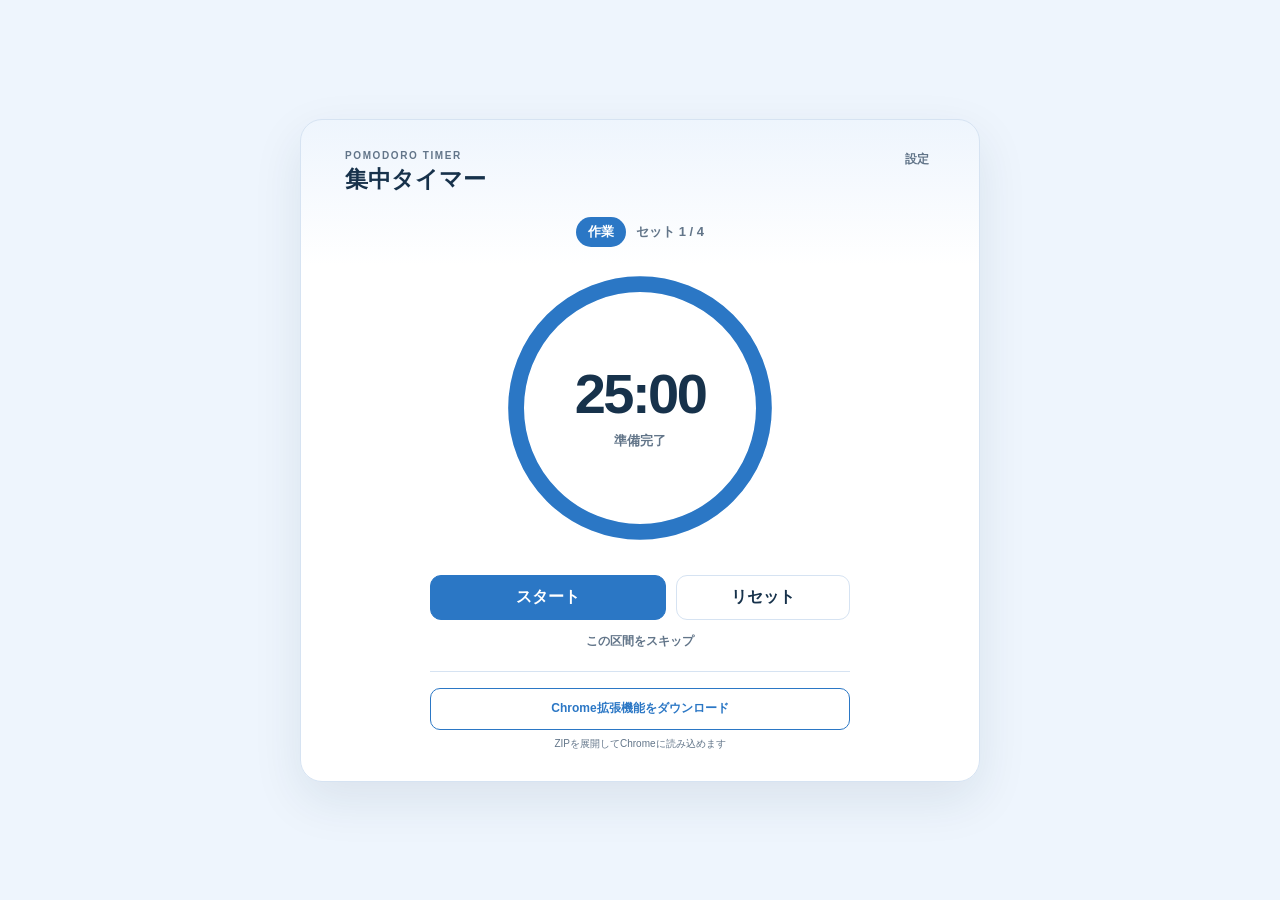
==== web-app/index.html @ 3c60bd2d "Initial Pomodoro extension and web app" ====
<!doctype html>
<html lang="ja">
<head>
  <meta charset="utf-8">
  <meta name="viewport" content="width=device-width,initial-scale=1">
  <meta name="theme-color" content="#2b77c5">
  <title>集中タイマー</title>
  <link rel="icon" href="icon.svg" type="image/svg+xml">
  <link rel="stylesheet" href="style.css">
</head>
<body>
  <main class="app">
    <header class="header">
      <div><p class="eyebrow">POMODORO TIMER</p><h1>集中タイマー</h1></div>
      <button id="settingsToggle" class="link-button" type="button">設定</button>
    </header>

    <section id="timerView">
      <div class="status-row"><span id="phaseLabel" class="phase-badge">作業</span><span id="setLabel">セット 1 / 4</span></div>
      <div class="timer-ring" aria-live="polite">
        <svg viewBox="0 0 220 220" aria-hidden="true">
          <circle class="ring-track" cx="110" cy="110" r="94"/>
          <circle id="ringProgress" class="ring-progress" cx="110" cy="110" r="94"/>
        </svg>
        <div class="timer-content"><div id="timeDisplay" class="time-display">25:00</div><div id="statusText">準備完了</div></div>
      </div>
      <div class="primary-actions">
        <button id="startPauseButton" class="primary-button" type="button">スタート</button>
        <button id="resetButton" class="secondary-button" type="button">リセット</button>
      </div>
      <button id="skipButton" class="link-button skip-button" type="button">この区間をスキップ</button>
    </section>

    <section id="settingsView" hidden>
      <div class="settings-heading"><h2>設定</h2><small>変更後はタイマーをリセット</small></div>
      <form id="settingsForm">
        <div class="setting-section">
          <strong>タイマー</strong>
          <div class="duration-grid">
            <label>作業<span><input id="workMinutes" type="number" min="1" max="180" required><small>分</small></span></label>
            <label>休憩<span><input id="breakMinutes" type="number" min="1" max="60" required><small>分</small></span></label>
            <label>セット<span><input id="totalSets" type="number" min="1" max="12" required><small>回</small></span></label>
          </div>
        </div>

        <div class="setting-section sound-settings">
          <strong>音</strong>
          <label class="setting-row">終了音<span><select id="alarmSound"><option value="classic">クラシック</option><option value="digital">デジタル</option><option value="gentle">ジェントル</option><option value="bell">ベル</option><option value="crystal">クリスタル</option></select><button id="testSound" type="button">試聴</button></span></label>
          <label class="setting-row">休憩音<span><select id="birdSound"><option value="uguisu">ウグイス</option><option value="robin">コマドリ</option><option value="tit">シジュウカラ</option><option value="cuckoo">カッコウ</option><option value="sparrow">スズメ</option></select><button id="testBird" type="button">試聴</button></span></label>
        </div>

        <div class="setting-section theme-row">
          <strong>テーマ</strong>
          <div class="palette" role="radiogroup" aria-label="テーマカラー">
            <label style="--color:#2b77c5" title="アルパインブルー"><input type="radio" name="theme" value="alpine"><span></span></label>
            <label style="--color:#2f7c5d" title="フォレストグリーン"><input type="radio" name="theme" value="forest"><span></span></label>
            <label style="--color:#d36c33" title="サンライズオレンジ"><input type="radio" name="theme" value="sunrise"><span></span></label>
            <label style="--color:#5c64d6" title="トワイライトインディゴ"><input type="radio" name="theme" value="twilight"><span></span></label>
            <label style="--color:#c45f88" title="サクラローズ"><input type="radio" name="theme" value="sakura"><span></span></label>
          </div>
        </div>

        <div class="setting-section toggles">
          <label>サウンド<input id="soundEnabled" type="checkbox"></label>
          <label>通知<input id="notificationsEnabled" type="checkbox"></label>
        </div>
        <button class="primary-button save-button" type="submit">保存</button>
      </form>
    </section>

    <footer class="download-area">
      <button id="downloadExtension" class="download-button" type="button">Chrome拡張機能をダウンロード</button>
      <small>ZIPを展開してChromeに読み込めます</small>
    </footer>
  </main>
  <script src="download.js"></script>
  <script src="app.js"></script>
</body>
</html>
---- web-app/style.css ----
:root{font-family:-apple-system,BlinkMacSystemFont,"Segoe UI","Noto Sans JP",sans-serif;color-scheme:light;--ink:#17324b;--muted:#627589;--surface:#fff;--soft:#eef5fd;--line:#d6e3f2;--accent:#2b77c5;--dark:#205f9d;--break:#3a9b78}*{box-sizing:border-box}body{min-height:100vh;margin:0;display:grid;place-items:center;color:var(--ink);background:var(--soft)}button,input,select{font:inherit}button{cursor:pointer}.app{width:min(360px,calc(100% - 28px));min-height:510px;margin:28px 0;padding:22px;border:1px solid var(--line);border-radius:22px;background:linear-gradient(180deg,var(--soft),var(--surface) 22%);box-shadow:0 18px 50px #17324b18}.header,.settings-heading,.setting-row,.theme-row,.toggles label{display:flex;align-items:center;justify-content:space-between}.header{align-items:flex-start;margin-bottom:22px}.eyebrow{margin:0 0 3px;color:var(--muted);font-size:10px;font-weight:700;letter-spacing:.16em}h1,h2,p{margin-top:0}h1{margin-bottom:0;font-size:23px}h2{margin:0;font-size:18px}.link-button{border:0;color:var(--muted);background:transparent;font-size:12px;font-weight:700}.status-row{display:flex;align-items:center;justify-content:center;gap:10px;margin-bottom:16px;color:var(--muted);font-size:13px;font-weight:650}.phase-badge{padding:6px 12px;border-radius:99px;color:#fff;background:var(--accent);font-weight:800}.phase-badge.break{background:var(--break)}.timer-ring{position:relative;width:250px;height:250px;margin:0 auto 22px}.timer-ring svg{width:100%;height:100%;transform:rotate(-90deg)}.ring-track,.ring-progress{fill:none;stroke-width:12}.ring-track{stroke:var(--soft)}.ring-progress{stroke:var(--accent);stroke-linecap:round;transition:stroke-dashoffset .25s linear}.ring-progress.break{stroke:var(--break)}.timer-content{position:absolute;inset:0;display:grid;place-content:center;text-align:center}.time-display{font-size:48px;font-variant-numeric:tabular-nums;font-weight:750;letter-spacing:-.045em;line-height:1}#statusText{margin-top:10px;color:var(--muted);font-size:13px;font-weight:600}.primary-actions{display:grid;grid-template-columns:1.35fr 1fr;gap:10px}.primary-button,.secondary-button{min-height:45px;border-radius:11px;font-weight:750}.primary-button{border:1px solid var(--accent);color:#fff;background:var(--accent)}.primary-button:hover{border-color:var(--dark);background:var(--dark)}.secondary-button{border:1px solid var(--line);color:var(--ink);background:#fff}.skip-button{display:block;margin:12px auto 0}.settings-heading{align-items:baseline;margin-bottom:12px}.settings-heading small{color:var(--muted);font-size:10px}.setting-section{padding:12px 0;border-bottom:1px solid var(--line);font-size:12px}.setting-section>strong{font-size:12px}.duration-grid{display:grid;grid-template-columns:repeat(3,1fr);gap:8px;margin-top:9px}.duration-grid label{display:grid;gap:5px;color:var(--muted);font-size:11px;font-weight:650}.duration-grid label>span{display:flex;align-items:center;min-height:36px;padding-right:8px;border:1px solid var(--line);border-radius:9px;background:#fff}.duration-grid input{width:100%;min-width:0;padding:0 4px 0 9px;border:0;outline:0;color:var(--ink);background:transparent;font-weight:700}.duration-grid small{font-size:10px}.setting-row{min-height:39px;font-weight:650}.setting-row>span{display:flex;gap:6px}.setting-row select{width:154px;min-height:34px;padding:0 8px;border:1px solid var(--line);border-radius:8px;color:var(--ink);background:#fff;font-size:12px}.setting-row button{min-height:34px;padding:0 9px;border:1px solid var(--line);border-radius:8px;color:var(--accent);background:#fff;font-size:11px;font-weight:750}.theme-row{min-height:64px}.palette{display:flex;gap:10px}.palette label{position:relative;display:grid;width:30px;height:30px;cursor:pointer;place-items:center}.palette input{position:absolute;width:1px;height:1px;opacity:0}.palette span{width:22px;height:22px;border:3px solid #fff;border-radius:50%;background:var(--color);box-shadow:0 0 0 1px var(--line)}.palette input:checked+span{transform:scale(1.12);box-shadow:0 0 0 2px #fff,0 0 0 4px var(--color)}.palette input:checked+span:after{display:block;color:#fff;content:"✓";font-size:12px;font-weight:900;line-height:16px;text-align:center}.toggles{display:grid;grid-template-columns:1fr 1fr;gap:26px}.toggles label{min-height:39px;font-weight:650}.toggles input{width:34px;height:19px;accent-color:var(--accent)}.save-button{width:100%;margin-top:14px}.download-area{margin-top:20px;padding-top:16px;border-top:1px solid var(--line);text-align:center}.download-button{width:100%;min-height:42px;border:1px solid var(--accent);border-radius:10px;color:var(--accent);background:#fff;font-size:12px;font-weight:750}.download-button:hover{color:#fff;background:var(--accent)}.download-area small{display:block;margin-top:7px;color:var(--muted);font-size:10px}@media(max-width:420px){body{place-items:start center}.app{margin:14px 0;border-radius:18px;box-shadow:none}}[hidden]{display:none!important}

/* Wide screens use the available space while mobile keeps the extension-like layout. */
@media (min-width: 640px) {
  .app { width: min(680px, calc(100% - 48px)); padding: 30px 44px; }
  .timer-ring { width: 290px; height: 290px; }
  .time-display { font-size: 56px; }
  .primary-actions, .download-area { max-width: 420px; margin-left: auto; margin-right: auto; }
  #settingsView { max-width: 560px; margin: 0 auto; }
}

.setting-section {
  margin-bottom: 10px;
  padding: 12px 14px;
  border: 1px solid var(--line);
  border-radius: 12px;
  background: #fff;
}

.save-button { margin-top: 2px; }
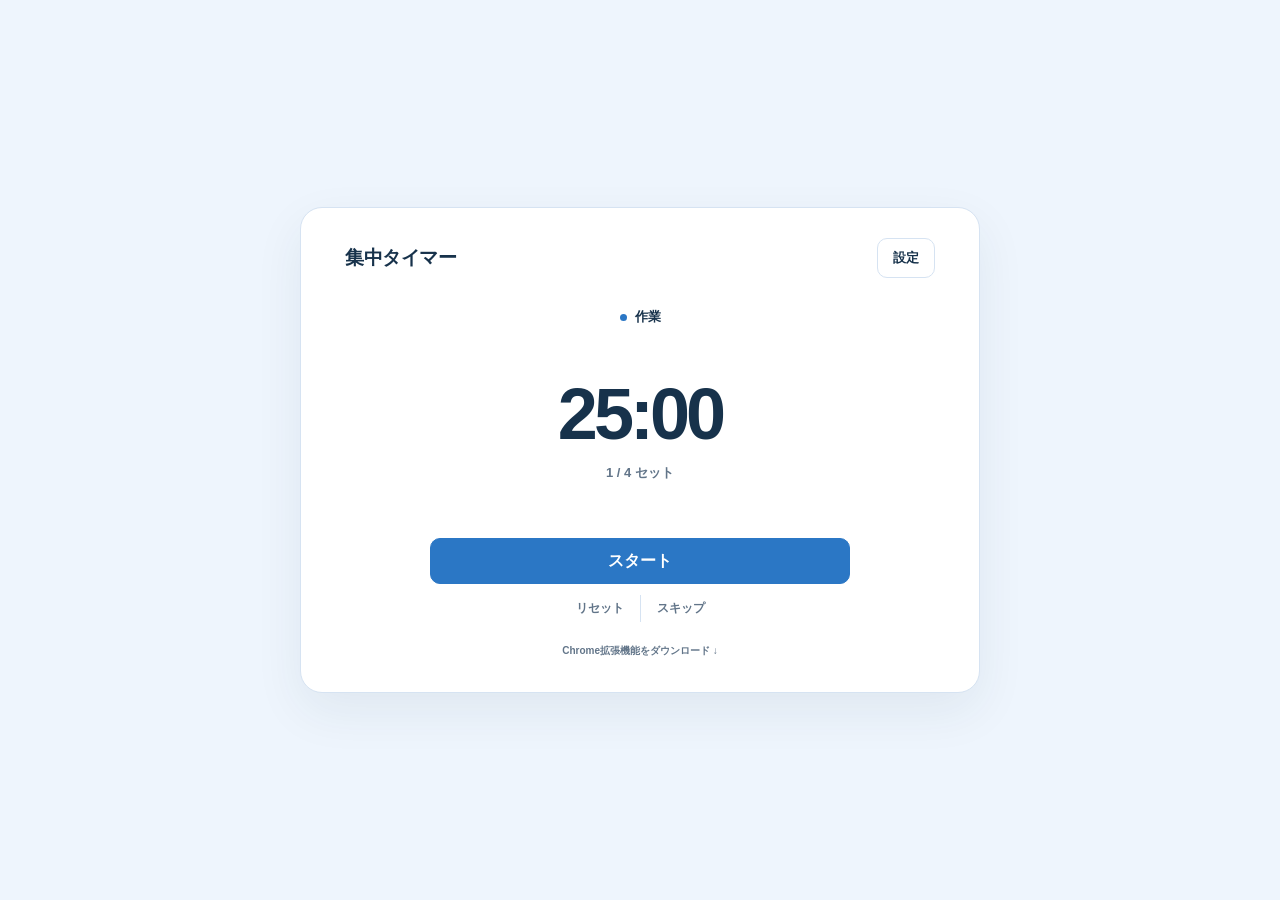
==== commit 7a658088: "Simplify timer UI and improve web settings" ====
--- a/web-app/index.html
+++ b/web-app/index.html
@@ -11,42 +11,38 @@
 <body>
   <main class="app">
     <header class="header">
-      <div><p class="eyebrow">POMODORO TIMER</p><h1>集中タイマー</h1></div>
+      <h1>集中タイマー</h1>
       <button id="settingsToggle" class="link-button" type="button">設定</button>
     </header>
 
     <section id="timerView">
-      <div class="status-row"><span id="phaseLabel" class="phase-badge">作業</span><span id="setLabel">セット 1 / 4</span></div>
-      <div class="timer-ring" aria-live="polite">
-        <svg viewBox="0 0 220 220" aria-hidden="true">
-          <circle class="ring-track" cx="110" cy="110" r="94"/>
-          <circle id="ringProgress" class="ring-progress" cx="110" cy="110" r="94"/>
-        </svg>
-        <div class="timer-content"><div id="timeDisplay" class="time-display">25:00</div><div id="statusText">準備完了</div></div>
+      <div class="phase-row"><span id="phaseLabel" class="phase-label">作業</span></div>
+      <div class="timer-block" aria-live="polite">
+        <div id="timeDisplay" class="time-display">25:00</div><div id="setLabel" class="set-label">1 / 4 セット</div>
       </div>
       <div class="primary-actions">
         <button id="startPauseButton" class="primary-button" type="button">スタート</button>
-        <button id="resetButton" class="secondary-button" type="button">リセット</button>
       </div>
-      <button id="skipButton" class="link-button skip-button" type="button">この区間をスキップ</button>
+      <div class="secondary-actions">
+        <button id="resetButton" class="link-button" type="button">リセット</button>
+        <button id="skipButton" class="link-button" type="button">スキップ</button>
+      </div>
     </section>
 
     <section id="settingsView" hidden>
       <div class="settings-heading"><h2>設定</h2><small>変更後はタイマーをリセット</small></div>
       <form id="settingsForm">
         <div class="setting-section">
-          <strong>タイマー</strong>
           <div class="duration-grid">
-            <label>作業<span><input id="workMinutes" type="number" min="1" max="180" required><small>分</small></span></label>
-            <label>休憩<span><input id="breakMinutes" type="number" min="1" max="60" required><small>分</small></span></label>
-            <label>セット<span><input id="totalSets" type="number" min="1" max="12" required><small>回</small></span></label>
+            <label><span class="duration-label">作業 <small>分</small></span><span class="number-stepper"><button class="step-button" type="button" data-target="workMinutes" data-delta="-1" aria-label="作業時間を減らす">−</button><input id="workMinutes" type="number" min="1" max="180" required aria-label="作業時間（分）"><button class="step-button" type="button" data-target="workMinutes" data-delta="1" aria-label="作業時間を増やす">＋</button></span></label>
+            <label><span class="duration-label">休憩 <small>分</small></span><span class="number-stepper"><button class="step-button" type="button" data-target="breakMinutes" data-delta="-1" aria-label="休憩時間を減らす">−</button><input id="breakMinutes" type="number" min="1" max="60" required aria-label="休憩時間（分）"><button class="step-button" type="button" data-target="breakMinutes" data-delta="1" aria-label="休憩時間を増やす">＋</button></span></label>
+            <label><span class="duration-label">セット <small>回</small></span><span class="number-stepper"><button class="step-button" type="button" data-target="totalSets" data-delta="-1" aria-label="セット数を減らす">−</button><input id="totalSets" type="number" min="1" max="12" required aria-label="セット数（回）"><button class="step-button" type="button" data-target="totalSets" data-delta="1" aria-label="セット数を増やす">＋</button></span></label>
           </div>
         </div>
 
         <div class="setting-section sound-settings">
-          <strong>音</strong>
-          <label class="setting-row">終了音<span><select id="alarmSound"><option value="classic">クラシック</option><option value="digital">デジタル</option><option value="gentle">ジェントル</option><option value="bell">ベル</option><option value="crystal">クリスタル</option></select><button id="testSound" type="button">試聴</button></span></label>
-          <label class="setting-row">休憩音<span><select id="birdSound"><option value="uguisu">ウグイス</option><option value="robin">コマドリ</option><option value="tit">シジュウカラ</option><option value="cuckoo">カッコウ</option><option value="sparrow">スズメ</option></select><button id="testBird" type="button">試聴</button></span></label>
+          <label class="setting-row">終了音<span><select id="alarmSound"><option value="classic">クラシック</option><option value="digital">デジタル</option><option value="gentle">ジェントル</option><option value="bell">ベル</option><option value="crystal">クリスタル</option></select><button id="testSound" type="button" aria-label="終了音を試聴">▶</button></span></label>
+          <label class="setting-row">休憩音<span><select id="birdSound"><option value="uguisu">ウグイス</option><option value="robin">コマドリ</option><option value="tit">シジュウカラ</option><option value="cuckoo">カッコウ</option><option value="sparrow">スズメ</option></select><button id="testBird" type="button" aria-label="休憩音を試聴">▶</button></span></label>
         </div>
 
         <div class="setting-section theme-row">
@@ -69,8 +65,8 @@
     </section>
 
     <footer class="download-area">
-      <button id="downloadExtension" class="download-button" type="button">Chrome拡張機能をダウンロード</button>
-      <small>ZIPを展開してChromeに読み込めます</small>
+      <button id="downloadExtension" class="download-button" type="button">Chrome拡張機能をダウンロード ↓</button>
+
     </footer>
   </main>
   <script src="download.js"></script>
--- a/web-app/style.css
+++ b/web-app/style.css
@@ -1,20 +1,5 @@
-:root{font-family:-apple-system,BlinkMacSystemFont,"Segoe UI","Noto Sans JP",sans-serif;color-scheme:light;--ink:#17324b;--muted:#627589;--surface:#fff;--soft:#eef5fd;--line:#d6e3f2;--accent:#2b77c5;--dark:#205f9d;--break:#3a9b78}*{box-sizing:border-box}body{min-height:100vh;margin:0;display:grid;place-items:center;color:var(--ink);background:var(--soft)}button,input,select{font:inherit}button{cursor:pointer}.app{width:min(360px,calc(100% - 28px));min-height:510px;margin:28px 0;padding:22px;border:1px solid var(--line);border-radius:22px;background:linear-gradient(180deg,var(--soft),var(--surface) 22%);box-shadow:0 18px 50px #17324b18}.header,.settings-heading,.setting-row,.theme-row,.toggles label{display:flex;align-items:center;justify-content:space-between}.header{align-items:flex-start;margin-bottom:22px}.eyebrow{margin:0 0 3px;color:var(--muted);font-size:10px;font-weight:700;letter-spacing:.16em}h1,h2,p{margin-top:0}h1{margin-bottom:0;font-size:23px}h2{margin:0;font-size:18px}.link-button{border:0;color:var(--muted);background:transparent;font-size:12px;font-weight:700}.status-row{display:flex;align-items:center;justify-content:center;gap:10px;margin-bottom:16px;color:var(--muted);font-size:13px;font-weight:650}.phase-badge{padding:6px 12px;border-radius:99px;color:#fff;background:var(--accent);font-weight:800}.phase-badge.break{background:var(--break)}.timer-ring{position:relative;width:250px;height:250px;margin:0 auto 22px}.timer-ring svg{width:100%;height:100%;transform:rotate(-90deg)}.ring-track,.ring-progress{fill:none;stroke-width:12}.ring-track{stroke:var(--soft)}.ring-progress{stroke:var(--accent);stroke-linecap:round;transition:stroke-dashoffset .25s linear}.ring-progress.break{stroke:var(--break)}.timer-content{position:absolute;inset:0;display:grid;place-content:center;text-align:center}.time-display{font-size:48px;font-variant-numeric:tabular-nums;font-weight:750;letter-spacing:-.045em;line-height:1}#statusText{margin-top:10px;color:var(--muted);font-size:13px;font-weight:600}.primary-actions{display:grid;grid-template-columns:1.35fr 1fr;gap:10px}.primary-button,.secondary-button{min-height:45px;border-radius:11px;font-weight:750}.primary-button{border:1px solid var(--accent);color:#fff;background:var(--accent)}.primary-button:hover{border-color:var(--dark);background:var(--dark)}.secondary-button{border:1px solid var(--line);color:var(--ink);background:#fff}.skip-button{display:block;margin:12px auto 0}.settings-heading{align-items:baseline;margin-bottom:12px}.settings-heading small{color:var(--muted);font-size:10px}.setting-section{padding:12px 0;border-bottom:1px solid var(--line);font-size:12px}.setting-section>strong{font-size:12px}.duration-grid{display:grid;grid-template-columns:repeat(3,1fr);gap:8px;margin-top:9px}.duration-grid label{display:grid;gap:5px;color:var(--muted);font-size:11px;font-weight:650}.duration-grid label>span{display:flex;align-items:center;min-height:36px;padding-right:8px;border:1px solid var(--line);border-radius:9px;background:#fff}.duration-grid input{width:100%;min-width:0;padding:0 4px 0 9px;border:0;outline:0;color:var(--ink);background:transparent;font-weight:700}.duration-grid small{font-size:10px}.setting-row{min-height:39px;font-weight:650}.setting-row>span{display:flex;gap:6px}.setting-row select{width:154px;min-height:34px;padding:0 8px;border:1px solid var(--line);border-radius:8px;color:var(--ink);background:#fff;font-size:12px}.setting-row button{min-height:34px;padding:0 9px;border:1px solid var(--line);border-radius:8px;color:var(--accent);background:#fff;font-size:11px;font-weight:750}.theme-row{min-height:64px}.palette{display:flex;gap:10px}.palette label{position:relative;display:grid;width:30px;height:30px;cursor:pointer;place-items:center}.palette input{position:absolute;width:1px;height:1px;opacity:0}.palette span{width:22px;height:22px;border:3px solid #fff;border-radius:50%;background:var(--color);box-shadow:0 0 0 1px var(--line)}.palette input:checked+span{transform:scale(1.12);box-shadow:0 0 0 2px #fff,0 0 0 4px var(--color)}.palette input:checked+span:after{display:block;color:#fff;content:"✓";font-size:12px;font-weight:900;line-height:16px;text-align:center}.toggles{display:grid;grid-template-columns:1fr 1fr;gap:26px}.toggles label{min-height:39px;font-weight:650}.toggles input{width:34px;height:19px;accent-color:var(--accent)}.save-button{width:100%;margin-top:14px}.download-area{margin-top:20px;padding-top:16px;border-top:1px solid var(--line);text-align:center}.download-button{width:100%;min-height:42px;border:1px solid var(--accent);border-radius:10px;color:var(--accent);background:#fff;font-size:12px;font-weight:750}.download-button:hover{color:#fff;background:var(--accent)}.download-area small{display:block;margin-top:7px;color:var(--muted);font-size:10px}@media(max-width:420px){body{place-items:start center}.app{margin:14px 0;border-radius:18px;box-shadow:none}}[hidden]{display:none!important}
+:root{font-family:-apple-system,BlinkMacSystemFont,"Segoe UI","Noto Sans JP",sans-serif;color-scheme:light;--ink:#17324b;--muted:#627589;--surface:#fff;--soft:#eef5fd;--line:#d6e3f2;--accent:#2b77c5;--dark:#205f9d;--break:#3a9b78}*{box-sizing:border-box}body{min-height:100vh;margin:0;display:grid;place-items:center;color:var(--ink);background:var(--soft)}button,input,select{font:inherit}button{cursor:pointer}.app{width:min(680px,calc(100% - 40px));margin:28px 0;padding:30px 44px;border:1px solid var(--line);border-radius:22px;background:var(--surface);box-shadow:0 18px 50px #17324b12}.header,.settings-heading,.setting-row,.theme-row,.toggles label{display:flex;align-items:center;justify-content:space-between}.header{margin-bottom:30px}h1,h2{margin:0;font-size:19px;letter-spacing:-.02em}.link-button{border:0;color:var(--muted);background:transparent;font-size:12px;font-weight:700}.timer-meta{display:flex;justify-content:center;gap:10px;color:var(--muted);font-size:13px;font-weight:650}.phase-label{color:var(--accent);font-weight:800}.phase-label.break{color:var(--break)}.timer-block{padding:52px 0 56px;text-align:center}.time-display{font-size:72px;font-variant-numeric:tabular-nums;font-weight:720;letter-spacing:-.055em;line-height:1}#statusText{margin-top:12px;color:var(--muted);font-size:13px}.primary-actions{display:grid;grid-template-columns:1.5fr 1fr;gap:10px;max-width:420px;margin:auto}.primary-button,.secondary-button{min-height:46px;border-radius:10px;font-weight:750}.primary-button{border:1px solid var(--accent);color:#fff;background:var(--accent)}.primary-button:hover{border-color:var(--dark);background:var(--dark)}.secondary-button{border:1px solid var(--line);color:var(--ink);background:#fff}.secondary-button:hover{background:var(--soft)}.skip-button{display:block;margin:11px auto 0}.settings-heading{align-items:baseline;margin-bottom:8px}.settings-heading small{color:var(--muted);font-size:10px}#settingsView{max-width:560px;margin:auto}.setting-section{padding:14px 0;border-bottom:1px solid var(--line);font-size:12px}.setting-section>strong{display:block;margin-bottom:8px;color:var(--muted);font-size:11px}.duration-grid{display:grid;grid-template-columns:repeat(3,1fr);gap:10px}.duration-grid label{display:grid;gap:5px;color:var(--muted);font-size:11px;font-weight:650}.duration-grid label>span{display:flex;align-items:center;height:42px;padding-right:10px;border:1px solid var(--line);border-radius:9px;background:#fff}.duration-grid input{width:100%;min-width:0;border:0;padding:0 8px;outline:0;color:var(--ink);background:transparent;font-size:16px;font-weight:750;text-align:center}.duration-grid small{font-size:10px}.setting-row{min-height:40px;font-weight:650}.setting-row>span{display:flex;gap:6px}.setting-row select{width:180px;min-height:34px;padding:0 8px;border:1px solid var(--line);border-radius:8px;color:var(--ink);background:#fff;font-size:12px}.setting-row button{width:34px;height:34px;border:1px solid var(--line);border-radius:8px;padding-left:2px;color:var(--accent);background:#fff;font-size:10px}.theme-row{min-height:58px}.theme-row>strong{margin:0}.palette{display:flex;gap:12px}.palette label{position:relative;display:grid;width:30px;height:30px;cursor:pointer;place-items:center}.palette input{position:absolute;width:1px;height:1px;opacity:0}.palette span{width:21px;height:21px;border:3px solid #fff;border-radius:50%;background:var(--color);box-shadow:0 0 0 1px var(--line)}.palette input:checked+span{transform:scale(1.1);box-shadow:0 0 0 2px #fff,0 0 0 4px var(--color)}.palette input:checked+span:after{display:block;color:#fff;content:"✓";font-size:11px;font-weight:900;line-height:15px;text-align:center}.toggles{display:grid;grid-template-columns:1fr 1fr;gap:28px}.toggles label{min-height:38px;font-weight:650}.toggles input{width:34px;height:19px;accent-color:var(--accent)}.save-button{width:100%;margin-top:12px}.download-area{max-width:420px;margin:22px auto 0;padding-top:16px;border-top:1px solid var(--line);text-align:center}.download-button{width:100%;min-height:42px;border:1px solid var(--line);border-radius:10px;color:var(--muted);background:#fff;font-size:12px;font-weight:700}.download-button:hover{color:var(--accent);border-color:var(--accent)}.download-area small{display:block;margin-top:7px;color:var(--muted);font-size:10px}[hidden]{display:none!important}@media(max-width:639px){body{place-items:start center}.app{width:min(380px,calc(100% - 24px));margin:12px 0;padding:20px 22px;border-radius:18px;box-shadow:none}.header{margin-bottom:26px}.timer-block{padding:38px 0 42px}.time-display{font-size:60px}.duration-grid{gap:6px}.setting-row select{width:154px}.palette{gap:9px}}
 
-/* Wide screens use the available space while mobile keeps the extension-like layout. */
-@media (min-width: 640px) {
-  .app { width: min(680px, calc(100% - 48px)); padding: 30px 44px; }
-  .timer-ring { width: 290px; height: 290px; }
-  .time-display { font-size: 56px; }
-  .primary-actions, .download-area { max-width: 420px; margin-left: auto; margin-right: auto; }
-  #settingsView { max-width: 560px; margin: 0 auto; }
-}
+.duration-grid .duration-label{display:block;height:auto;padding:0 0 0 2px;border:0;background:transparent}.number-stepper{display:flex!important;height:52px!important;padding:0!important;overflow:hidden;border:1px solid var(--line)!important;border-radius:10px!important}.number-stepper:focus-within{border-color:var(--accent)!important;outline:2px solid color-mix(in srgb,var(--accent) 15%,transparent)}.number-stepper input{height:100%;padding:0!important;font-size:19px!important;appearance:textfield}.number-stepper input::-webkit-inner-spin-button,.number-stepper input::-webkit-outer-spin-button{appearance:none}.step-button{flex:0 0 46px;border:0;padding:0;color:var(--accent);background:var(--soft);font-size:22px}.step-button:first-child{border-right:1px solid var(--line)}.step-button:last-child{border-left:1px solid var(--line)}.step-button:hover{color:#fff;background:var(--accent)}.download-area{margin-top:18px;padding:0;border:0}.download-button{width:auto;min-height:0;padding:4px;border:0;color:var(--muted);background:transparent;font-size:10px;font-weight:600}.download-button:hover{color:var(--accent);background:transparent}.download-area small{display:none}@media(max-width:639px){.duration-grid{grid-template-columns:1fr;gap:9px}.duration-grid label{display:flex;align-items:center;justify-content:space-between}.number-stepper{width:230px}}
 
-.setting-section {
-  margin-bottom: 10px;
-  padding: 12px 14px;
-  border: 1px solid var(--line);
-  border-radius: 12px;
-  background: #fff;
-}
-
-.save-button { margin-top: 2px; }
+#settingsToggle{min-height:40px;padding:0 15px;border:1px solid var(--line);border-radius:10px;color:var(--ink);background:#fff;font-size:13px}#settingsToggle:hover{border-color:var(--accent);color:var(--accent)}.phase-row{display:flex;justify-content:center;font-size:13px}.phase-label{display:flex;align-items:center;gap:8px;color:var(--ink);font-weight:750}.phase-label:before{width:7px;height:7px;border-radius:50%;background:var(--accent);content:""}.phase-label.break:before{background:var(--break)}.set-label{margin-top:14px;color:var(--muted);font-size:13px;font-weight:650}.primary-actions{display:block}.primary-actions .primary-button{width:100%}.secondary-actions{display:flex;justify-content:center;margin-top:11px}.secondary-actions .link-button{padding:5px 16px}.secondary-actions .link-button+.link-button{border-left:1px solid var(--line)}
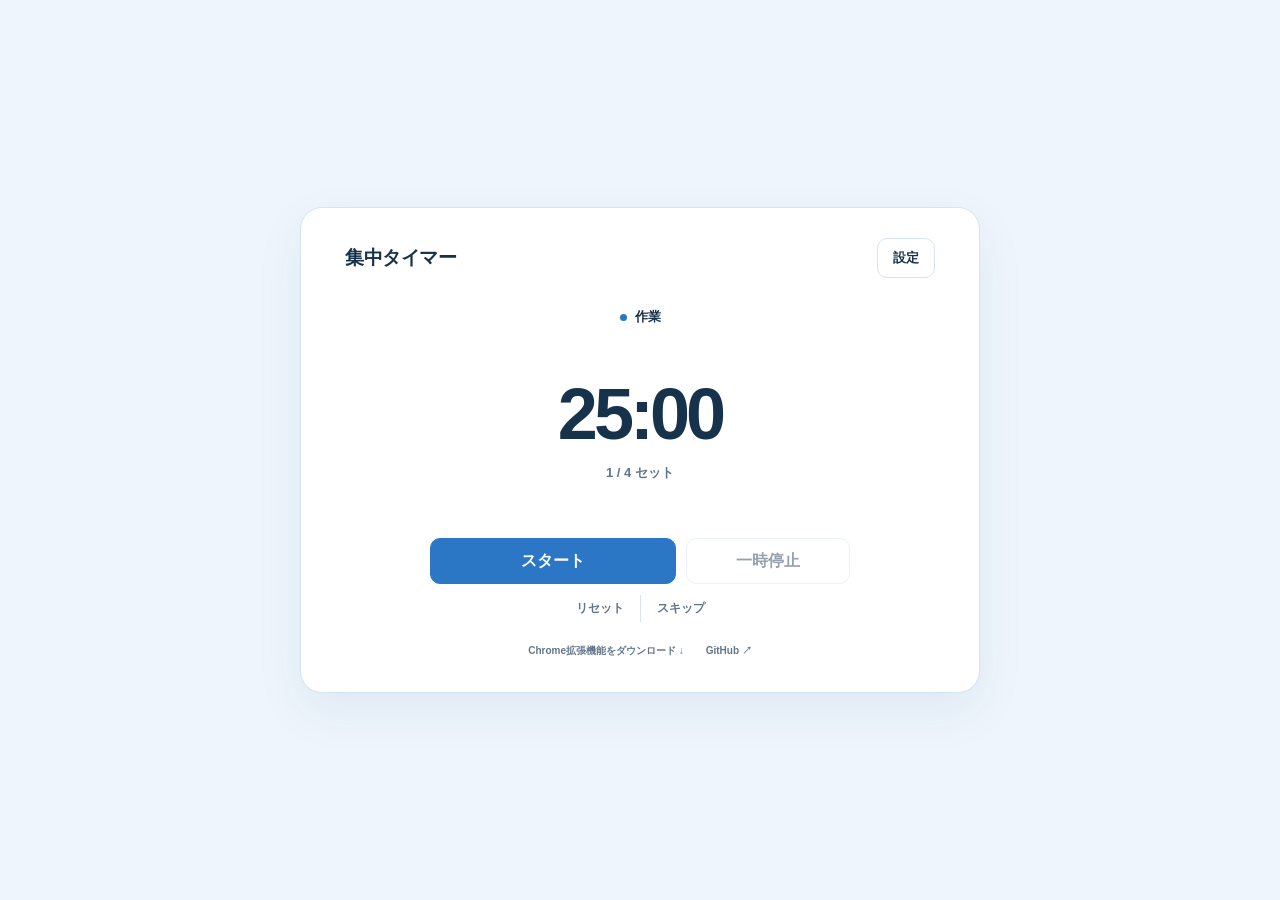
==== commit baf6d891: "fix buttons" ====
--- a/web-app/index.html
+++ b/web-app/index.html
@@ -22,6 +22,7 @@
       </div>
       <div class="primary-actions">
         <button id="startPauseButton" class="primary-button" type="button">スタート</button>
+        <button id="pauseButton" class="secondary-button" type="button" disabled>一時停止</button>
       </div>
       <div class="secondary-actions">
         <button id="resetButton" class="link-button" type="button">リセット</button>
@@ -30,7 +31,7 @@
     </section>
 
     <section id="settingsView" hidden>
-      <div class="settings-heading"><h2>設定</h2><small>変更後はタイマーをリセット</small></div>
+      <div class="settings-heading"><h2>設定</h2></div>
       <form id="settingsForm">
         <div class="setting-section">
           <div class="duration-grid">
@@ -41,7 +42,7 @@
         </div>
 
         <div class="setting-section sound-settings">
-          <label class="setting-row">終了音<span><select id="alarmSound"><option value="classic">クラシック</option><option value="digital">デジタル</option><option value="gentle">ジェントル</option><option value="bell">ベル</option><option value="crystal">クリスタル</option></select><button id="testSound" type="button" aria-label="終了音を試聴">▶</button></span></label>
+          <label class="setting-row">開始音<span><select id="alarmSound"><option value="classic">クラシック</option><option value="digital">デジタル</option><option value="gentle">ジェントル</option><option value="bell">ベル</option><option value="crystal">クリスタル</option></select><button id="testSound" type="button" aria-label="開始音を試聴">▶</button></span></label>
           <label class="setting-row">休憩音<span><select id="birdSound"><option value="uguisu">ウグイス</option><option value="robin">コマドリ</option><option value="tit">シジュウカラ</option><option value="cuckoo">カッコウ</option><option value="sparrow">スズメ</option></select><button id="testBird" type="button" aria-label="休憩音を試聴">▶</button></span></label>
         </div>
 
@@ -66,7 +67,7 @@
 
     <footer class="download-area">
       <button id="downloadExtension" class="download-button" type="button">Chrome拡張機能をダウンロード ↓</button>
-
+      <a class="github-button" href="https://github.com/ryouy/pomodoro-chrome-extension" target="_blank" rel="noopener noreferrer">GitHub ↗</a>
     </footer>
   </main>
   <script src="download.js"></script>
--- a/web-app/style.css
+++ b/web-app/style.css
@@ -1,5 +1,5 @@
 :root{font-family:-apple-system,BlinkMacSystemFont,"Segoe UI","Noto Sans JP",sans-serif;color-scheme:light;--ink:#17324b;--muted:#627589;--surface:#fff;--soft:#eef5fd;--line:#d6e3f2;--accent:#2b77c5;--dark:#205f9d;--break:#3a9b78}*{box-sizing:border-box}body{min-height:100vh;margin:0;display:grid;place-items:center;color:var(--ink);background:var(--soft)}button,input,select{font:inherit}button{cursor:pointer}.app{width:min(680px,calc(100% - 40px));margin:28px 0;padding:30px 44px;border:1px solid var(--line);border-radius:22px;background:var(--surface);box-shadow:0 18px 50px #17324b12}.header,.settings-heading,.setting-row,.theme-row,.toggles label{display:flex;align-items:center;justify-content:space-between}.header{margin-bottom:30px}h1,h2{margin:0;font-size:19px;letter-spacing:-.02em}.link-button{border:0;color:var(--muted);background:transparent;font-size:12px;font-weight:700}.timer-meta{display:flex;justify-content:center;gap:10px;color:var(--muted);font-size:13px;font-weight:650}.phase-label{color:var(--accent);font-weight:800}.phase-label.break{color:var(--break)}.timer-block{padding:52px 0 56px;text-align:center}.time-display{font-size:72px;font-variant-numeric:tabular-nums;font-weight:720;letter-spacing:-.055em;line-height:1}#statusText{margin-top:12px;color:var(--muted);font-size:13px}.primary-actions{display:grid;grid-template-columns:1.5fr 1fr;gap:10px;max-width:420px;margin:auto}.primary-button,.secondary-button{min-height:46px;border-radius:10px;font-weight:750}.primary-button{border:1px solid var(--accent);color:#fff;background:var(--accent)}.primary-button:hover{border-color:var(--dark);background:var(--dark)}.secondary-button{border:1px solid var(--line);color:var(--ink);background:#fff}.secondary-button:hover{background:var(--soft)}.skip-button{display:block;margin:11px auto 0}.settings-heading{align-items:baseline;margin-bottom:8px}.settings-heading small{color:var(--muted);font-size:10px}#settingsView{max-width:560px;margin:auto}.setting-section{padding:14px 0;border-bottom:1px solid var(--line);font-size:12px}.setting-section>strong{display:block;margin-bottom:8px;color:var(--muted);font-size:11px}.duration-grid{display:grid;grid-template-columns:repeat(3,1fr);gap:10px}.duration-grid label{display:grid;gap:5px;color:var(--muted);font-size:11px;font-weight:650}.duration-grid label>span{display:flex;align-items:center;height:42px;padding-right:10px;border:1px solid var(--line);border-radius:9px;background:#fff}.duration-grid input{width:100%;min-width:0;border:0;padding:0 8px;outline:0;color:var(--ink);background:transparent;font-size:16px;font-weight:750;text-align:center}.duration-grid small{font-size:10px}.setting-row{min-height:40px;font-weight:650}.setting-row>span{display:flex;gap:6px}.setting-row select{width:180px;min-height:34px;padding:0 8px;border:1px solid var(--line);border-radius:8px;color:var(--ink);background:#fff;font-size:12px}.setting-row button{width:34px;height:34px;border:1px solid var(--line);border-radius:8px;padding-left:2px;color:var(--accent);background:#fff;font-size:10px}.theme-row{min-height:58px}.theme-row>strong{margin:0}.palette{display:flex;gap:12px}.palette label{position:relative;display:grid;width:30px;height:30px;cursor:pointer;place-items:center}.palette input{position:absolute;width:1px;height:1px;opacity:0}.palette span{width:21px;height:21px;border:3px solid #fff;border-radius:50%;background:var(--color);box-shadow:0 0 0 1px var(--line)}.palette input:checked+span{transform:scale(1.1);box-shadow:0 0 0 2px #fff,0 0 0 4px var(--color)}.palette input:checked+span:after{display:block;color:#fff;content:"✓";font-size:11px;font-weight:900;line-height:15px;text-align:center}.toggles{display:grid;grid-template-columns:1fr 1fr;gap:28px}.toggles label{min-height:38px;font-weight:650}.toggles input{width:34px;height:19px;accent-color:var(--accent)}.save-button{width:100%;margin-top:12px}.download-area{max-width:420px;margin:22px auto 0;padding-top:16px;border-top:1px solid var(--line);text-align:center}.download-button{width:100%;min-height:42px;border:1px solid var(--line);border-radius:10px;color:var(--muted);background:#fff;font-size:12px;font-weight:700}.download-button:hover{color:var(--accent);border-color:var(--accent)}.download-area small{display:block;margin-top:7px;color:var(--muted);font-size:10px}[hidden]{display:none!important}@media(max-width:639px){body{place-items:start center}.app{width:min(380px,calc(100% - 24px));margin:12px 0;padding:20px 22px;border-radius:18px;box-shadow:none}.header{margin-bottom:26px}.timer-block{padding:38px 0 42px}.time-display{font-size:60px}.duration-grid{gap:6px}.setting-row select{width:154px}.palette{gap:9px}}
 
-.duration-grid .duration-label{display:block;height:auto;padding:0 0 0 2px;border:0;background:transparent}.number-stepper{display:flex!important;height:52px!important;padding:0!important;overflow:hidden;border:1px solid var(--line)!important;border-radius:10px!important}.number-stepper:focus-within{border-color:var(--accent)!important;outline:2px solid color-mix(in srgb,var(--accent) 15%,transparent)}.number-stepper input{height:100%;padding:0!important;font-size:19px!important;appearance:textfield}.number-stepper input::-webkit-inner-spin-button,.number-stepper input::-webkit-outer-spin-button{appearance:none}.step-button{flex:0 0 46px;border:0;padding:0;color:var(--accent);background:var(--soft);font-size:22px}.step-button:first-child{border-right:1px solid var(--line)}.step-button:last-child{border-left:1px solid var(--line)}.step-button:hover{color:#fff;background:var(--accent)}.download-area{margin-top:18px;padding:0;border:0}.download-button{width:auto;min-height:0;padding:4px;border:0;color:var(--muted);background:transparent;font-size:10px;font-weight:600}.download-button:hover{color:var(--accent);background:transparent}.download-area small{display:none}@media(max-width:639px){.duration-grid{grid-template-columns:1fr;gap:9px}.duration-grid label{display:flex;align-items:center;justify-content:space-between}.number-stepper{width:230px}}
+.duration-grid .duration-label{display:block;height:auto;padding:0 0 0 2px;border:0;background:transparent}.number-stepper{display:flex!important;height:52px!important;padding:0!important;overflow:hidden;border:1px solid var(--line)!important;border-radius:10px!important}.number-stepper:focus-within{border-color:var(--accent)!important;outline:2px solid color-mix(in srgb,var(--accent) 15%,transparent)}.number-stepper input{height:100%;padding:0!important;font-size:19px!important;appearance:textfield}.number-stepper input::-webkit-inner-spin-button,.number-stepper input::-webkit-outer-spin-button{appearance:none}.step-button{flex:0 0 46px;border:0;padding:0;color:var(--accent);background:var(--soft);font-size:22px}.step-button:first-child{border-right:1px solid var(--line)}.step-button:last-child{border-left:1px solid var(--line)}.step-button:hover{color:#fff;background:var(--accent)}.download-area{display:flex;align-items:center;justify-content:center;gap:14px;margin-top:18px;padding:0;border:0}.download-button,.github-button{width:auto;min-height:0;padding:4px;border:0;color:var(--muted);background:transparent;font-size:10px;font-weight:600}.github-button{text-decoration:none}.download-button:hover,.github-button:hover{color:var(--accent);background:transparent}.download-area small{display:none}@media(max-width:639px){.duration-grid{grid-template-columns:1fr;gap:9px}.duration-grid label{display:flex;align-items:center;justify-content:space-between}.number-stepper{width:230px}}
 
-#settingsToggle{min-height:40px;padding:0 15px;border:1px solid var(--line);border-radius:10px;color:var(--ink);background:#fff;font-size:13px}#settingsToggle:hover{border-color:var(--accent);color:var(--accent)}.phase-row{display:flex;justify-content:center;font-size:13px}.phase-label{display:flex;align-items:center;gap:8px;color:var(--ink);font-weight:750}.phase-label:before{width:7px;height:7px;border-radius:50%;background:var(--accent);content:""}.phase-label.break:before{background:var(--break)}.set-label{margin-top:14px;color:var(--muted);font-size:13px;font-weight:650}.primary-actions{display:block}.primary-actions .primary-button{width:100%}.secondary-actions{display:flex;justify-content:center;margin-top:11px}.secondary-actions .link-button{padding:5px 16px}.secondary-actions .link-button+.link-button{border-left:1px solid var(--line)}
+#settingsToggle{min-height:40px;padding:0 15px;border:1px solid var(--line);border-radius:10px;color:var(--ink);background:#fff;font-size:13px}#settingsToggle:hover{border-color:var(--accent);color:var(--accent)}.phase-row{display:flex;justify-content:center;font-size:13px}.phase-label{display:flex;align-items:center;gap:8px;color:var(--ink);font-weight:750}.phase-label:before{width:7px;height:7px;border-radius:50%;background:var(--accent);content:""}.phase-label.break:before{background:var(--break)}.set-label{margin-top:14px;color:var(--muted);font-size:13px;font-weight:650}.primary-actions{display:grid}.primary-actions .primary-button,.primary-actions .secondary-button{width:100%}.primary-actions button:disabled{cursor:default;opacity:.45}.secondary-actions{display:flex;justify-content:center;margin-top:11px}.secondary-actions .link-button{padding:5px 16px}.secondary-actions .link-button+.link-button{border-left:1px solid var(--line)}
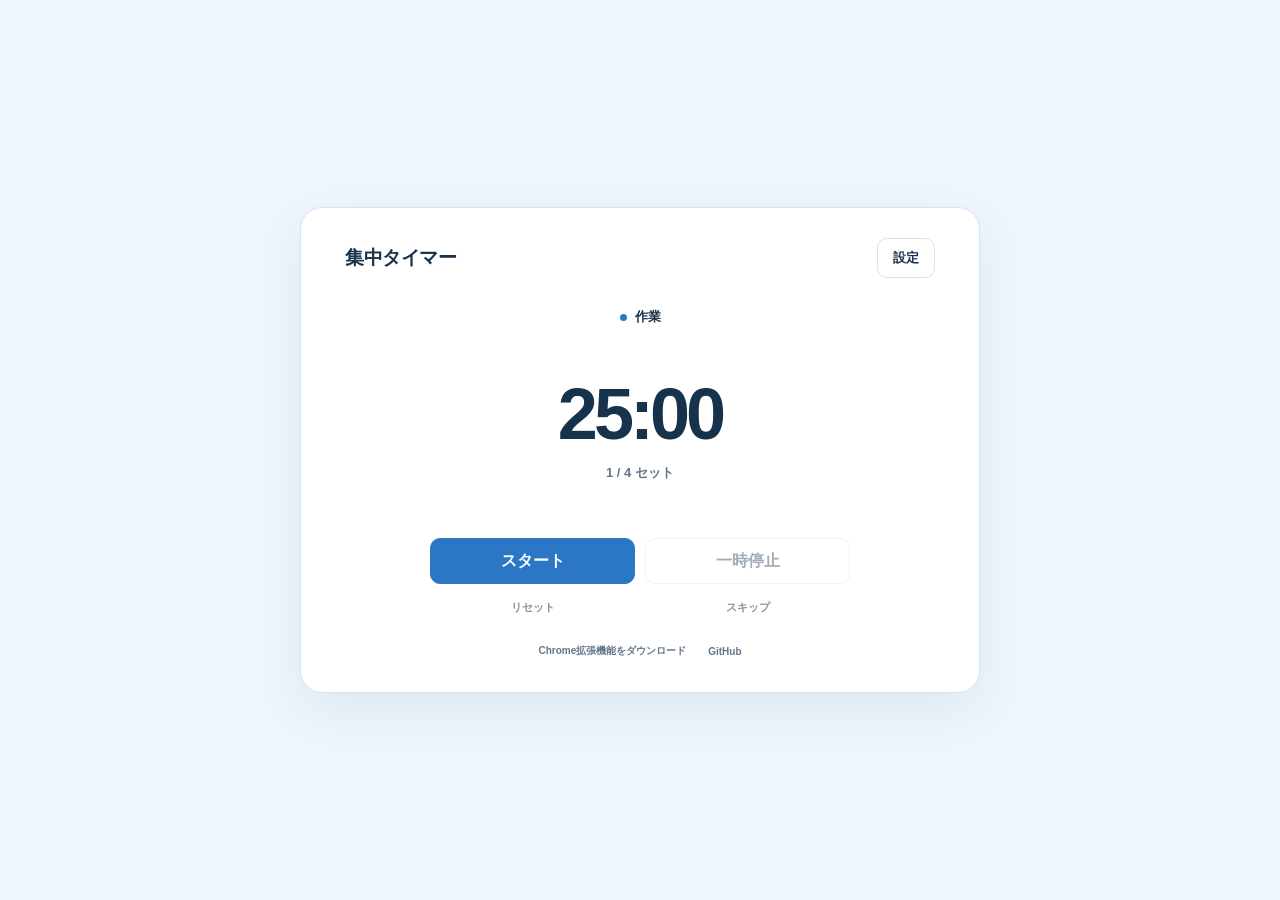
==== commit 759f2908: "fix buttons" ====
--- a/web-app/index.html
+++ b/web-app/index.html
@@ -66,8 +66,8 @@
     </section>
 
     <footer class="download-area">
-      <button id="downloadExtension" class="download-button" type="button">Chrome拡張機能をダウンロード ↓</button>
-      <a class="github-button" href="https://github.com/ryouy/pomodoro-chrome-extension" target="_blank" rel="noopener noreferrer">GitHub ↗</a>
+      <button id="downloadExtension" class="download-button" type="button">Chrome拡張機能をダウンロード</button>
+      <a class="github-button" href="https://github.com/ryouy/pomodoro-chrome-extension" target="_blank" rel="noopener noreferrer">GitHub</a>
     </footer>
   </main>
   <script src="download.js"></script>
--- a/web-app/style.css
+++ b/web-app/style.css
@@ -3,3 +3,5 @@
 .duration-grid .duration-label{display:block;height:auto;padding:0 0 0 2px;border:0;background:transparent}.number-stepper{display:flex!important;height:52px!important;padding:0!important;overflow:hidden;border:1px solid var(--line)!important;border-radius:10px!important}.number-stepper:focus-within{border-color:var(--accent)!important;outline:2px solid color-mix(in srgb,var(--accent) 15%,transparent)}.number-stepper input{height:100%;padding:0!important;font-size:19px!important;appearance:textfield}.number-stepper input::-webkit-inner-spin-button,.number-stepper input::-webkit-outer-spin-button{appearance:none}.step-button{flex:0 0 46px;border:0;padding:0;color:var(--accent);background:var(--soft);font-size:22px}.step-button:first-child{border-right:1px solid var(--line)}.step-button:last-child{border-left:1px solid var(--line)}.step-button:hover{color:#fff;background:var(--accent)}.download-area{display:flex;align-items:center;justify-content:center;gap:14px;margin-top:18px;padding:0;border:0}.download-button,.github-button{width:auto;min-height:0;padding:4px;border:0;color:var(--muted);background:transparent;font-size:10px;font-weight:600}.github-button{text-decoration:none}.download-button:hover,.github-button:hover{color:var(--accent);background:transparent}.download-area small{display:none}@media(max-width:639px){.duration-grid{grid-template-columns:1fr;gap:9px}.duration-grid label{display:flex;align-items:center;justify-content:space-between}.number-stepper{width:230px}}
 
 #settingsToggle{min-height:40px;padding:0 15px;border:1px solid var(--line);border-radius:10px;color:var(--ink);background:#fff;font-size:13px}#settingsToggle:hover{border-color:var(--accent);color:var(--accent)}.phase-row{display:flex;justify-content:center;font-size:13px}.phase-label{display:flex;align-items:center;gap:8px;color:var(--ink);font-weight:750}.phase-label:before{width:7px;height:7px;border-radius:50%;background:var(--accent);content:""}.phase-label.break:before{background:var(--break)}.set-label{margin-top:14px;color:var(--muted);font-size:13px;font-weight:650}.primary-actions{display:grid}.primary-actions .primary-button,.primary-actions .secondary-button{width:100%}.primary-actions button:disabled{cursor:default;opacity:.45}.secondary-actions{display:flex;justify-content:center;margin-top:11px}.secondary-actions .link-button{padding:5px 16px}.secondary-actions .link-button+.link-button{border-left:1px solid var(--line)}
+
+.primary-actions,.secondary-actions{grid-template-columns:repeat(2,minmax(0,1fr));max-width:420px}.primary-actions{gap:10px}.primary-actions .primary-button:disabled{cursor:default;opacity:.72}.primary-actions .secondary-button:disabled{cursor:default;opacity:.4}.secondary-actions{display:grid;gap:10px;margin:8px auto 0}.secondary-actions .link-button{width:100%;min-height:30px;border-radius:8px;padding:4px 16px;font-size:11px;font-weight:600;opacity:.78}.secondary-actions .link-button+.link-button{border-left:0}.secondary-actions .link-button:hover{color:var(--ink);background:var(--soft);opacity:1}.primary-actions button:focus-visible,.secondary-actions button:focus-visible{outline:2px solid color-mix(in srgb,var(--accent) 35%,transparent);outline-offset:2px}
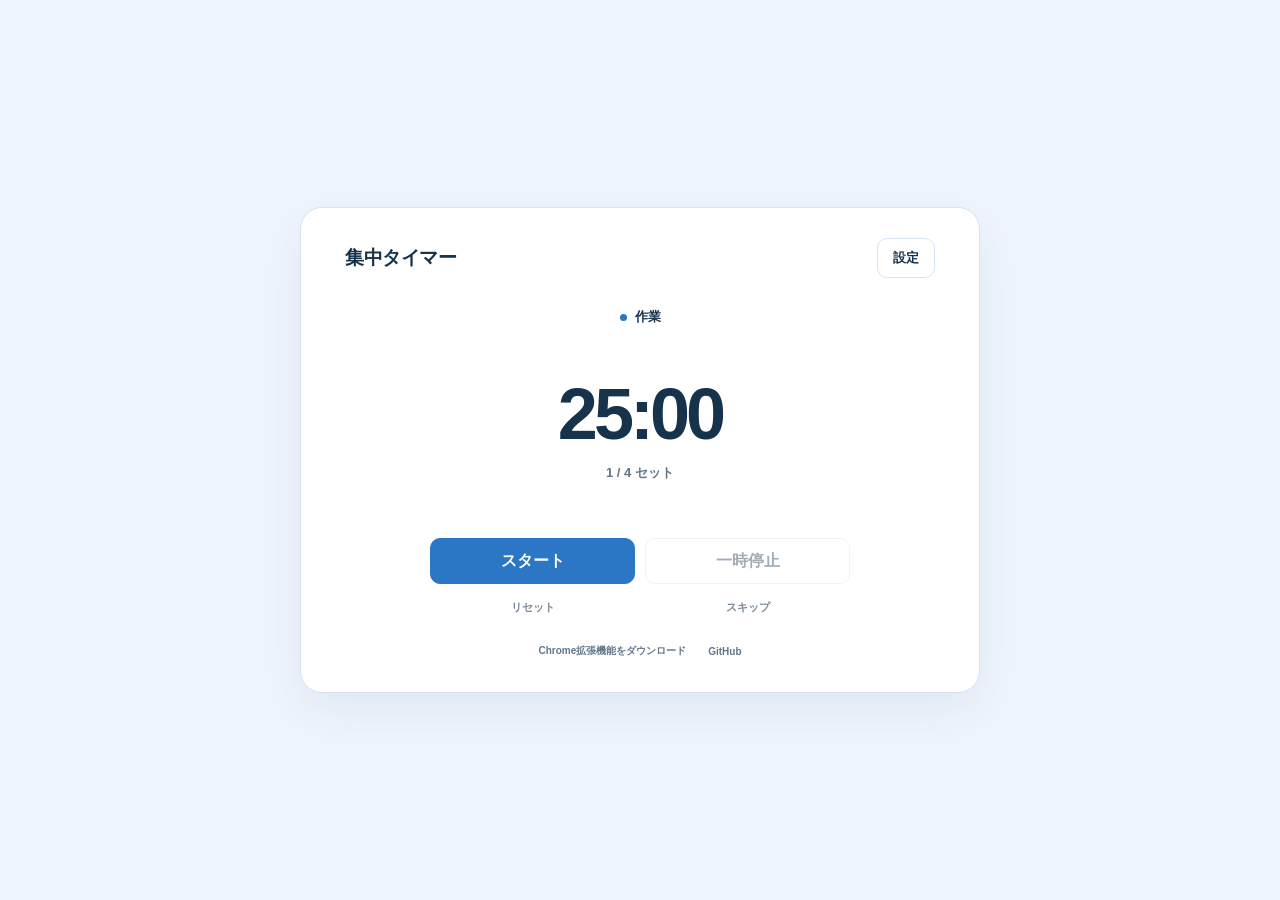
==== commit 5b3d506e: "fix buttons" ====
--- a/web-app/index.html
+++ b/web-app/index.html
@@ -59,7 +59,7 @@
 
         <div class="setting-section toggles">
           <label>サウンド<input id="soundEnabled" type="checkbox"></label>
-          <label>通知<input id="notificationsEnabled" type="checkbox"></label>
+          <label><span>通知 <small id="notificationStatus" class="notification-status" role="status"></small></span><input id="notificationsEnabled" type="checkbox"></label>
         </div>
         <button class="primary-button save-button" type="submit">保存</button>
       </form>
--- a/web-app/style.css
+++ b/web-app/style.css
@@ -1,7 +1,9 @@
-:root{font-family:-apple-system,BlinkMacSystemFont,"Segoe UI","Noto Sans JP",sans-serif;color-scheme:light;--ink:#17324b;--muted:#627589;--surface:#fff;--soft:#eef5fd;--line:#d6e3f2;--accent:#2b77c5;--dark:#205f9d;--break:#3a9b78}*{box-sizing:border-box}body{min-height:100vh;margin:0;display:grid;place-items:center;color:var(--ink);background:var(--soft)}button,input,select{font:inherit}button{cursor:pointer}.app{width:min(680px,calc(100% - 40px));margin:28px 0;padding:30px 44px;border:1px solid var(--line);border-radius:22px;background:var(--surface);box-shadow:0 18px 50px #17324b12}.header,.settings-heading,.setting-row,.theme-row,.toggles label{display:flex;align-items:center;justify-content:space-between}.header{margin-bottom:30px}h1,h2{margin:0;font-size:19px;letter-spacing:-.02em}.link-button{border:0;color:var(--muted);background:transparent;font-size:12px;font-weight:700}.timer-meta{display:flex;justify-content:center;gap:10px;color:var(--muted);font-size:13px;font-weight:650}.phase-label{color:var(--accent);font-weight:800}.phase-label.break{color:var(--break)}.timer-block{padding:52px 0 56px;text-align:center}.time-display{font-size:72px;font-variant-numeric:tabular-nums;font-weight:720;letter-spacing:-.055em;line-height:1}#statusText{margin-top:12px;color:var(--muted);font-size:13px}.primary-actions{display:grid;grid-template-columns:1.5fr 1fr;gap:10px;max-width:420px;margin:auto}.primary-button,.secondary-button{min-height:46px;border-radius:10px;font-weight:750}.primary-button{border:1px solid var(--accent);color:#fff;background:var(--accent)}.primary-button:hover{border-color:var(--dark);background:var(--dark)}.secondary-button{border:1px solid var(--line);color:var(--ink);background:#fff}.secondary-button:hover{background:var(--soft)}.skip-button{display:block;margin:11px auto 0}.settings-heading{align-items:baseline;margin-bottom:8px}.settings-heading small{color:var(--muted);font-size:10px}#settingsView{max-width:560px;margin:auto}.setting-section{padding:14px 0;border-bottom:1px solid var(--line);font-size:12px}.setting-section>strong{display:block;margin-bottom:8px;color:var(--muted);font-size:11px}.duration-grid{display:grid;grid-template-columns:repeat(3,1fr);gap:10px}.duration-grid label{display:grid;gap:5px;color:var(--muted);font-size:11px;font-weight:650}.duration-grid label>span{display:flex;align-items:center;height:42px;padding-right:10px;border:1px solid var(--line);border-radius:9px;background:#fff}.duration-grid input{width:100%;min-width:0;border:0;padding:0 8px;outline:0;color:var(--ink);background:transparent;font-size:16px;font-weight:750;text-align:center}.duration-grid small{font-size:10px}.setting-row{min-height:40px;font-weight:650}.setting-row>span{display:flex;gap:6px}.setting-row select{width:180px;min-height:34px;padding:0 8px;border:1px solid var(--line);border-radius:8px;color:var(--ink);background:#fff;font-size:12px}.setting-row button{width:34px;height:34px;border:1px solid var(--line);border-radius:8px;padding-left:2px;color:var(--accent);background:#fff;font-size:10px}.theme-row{min-height:58px}.theme-row>strong{margin:0}.palette{display:flex;gap:12px}.palette label{position:relative;display:grid;width:30px;height:30px;cursor:pointer;place-items:center}.palette input{position:absolute;width:1px;height:1px;opacity:0}.palette span{width:21px;height:21px;border:3px solid #fff;border-radius:50%;background:var(--color);box-shadow:0 0 0 1px var(--line)}.palette input:checked+span{transform:scale(1.1);box-shadow:0 0 0 2px #fff,0 0 0 4px var(--color)}.palette input:checked+span:after{display:block;color:#fff;content:"✓";font-size:11px;font-weight:900;line-height:15px;text-align:center}.toggles{display:grid;grid-template-columns:1fr 1fr;gap:28px}.toggles label{min-height:38px;font-weight:650}.toggles input{width:34px;height:19px;accent-color:var(--accent)}.save-button{width:100%;margin-top:12px}.download-area{max-width:420px;margin:22px auto 0;padding-top:16px;border-top:1px solid var(--line);text-align:center}.download-button{width:100%;min-height:42px;border:1px solid var(--line);border-radius:10px;color:var(--muted);background:#fff;font-size:12px;font-weight:700}.download-button:hover{color:var(--accent);border-color:var(--accent)}.download-area small{display:block;margin-top:7px;color:var(--muted);font-size:10px}[hidden]{display:none!important}@media(max-width:639px){body{place-items:start center}.app{width:min(380px,calc(100% - 24px));margin:12px 0;padding:20px 22px;border-radius:18px;box-shadow:none}.header{margin-bottom:26px}.timer-block{padding:38px 0 42px}.time-display{font-size:60px}.duration-grid{gap:6px}.setting-row select{width:154px}.palette{gap:9px}}
+:root{font-family:-apple-system,BlinkMacSystemFont,"Segoe UI","Noto Sans JP",sans-serif;color-scheme:light;--ink:#17324b;--muted:#627589;--surface:#fff;--soft:#eef5fd;--line:#d6e3f2;--accent:#2b77c5;--dark:#205f9d;--break:#3a9b78;--complement:#d4883a}*{box-sizing:border-box}body{min-height:100vh;margin:0;display:grid;place-items:center;color:var(--ink);background:var(--soft)}button,input,select{font:inherit}button{cursor:pointer}.app{width:min(680px,calc(100% - 40px));margin:28px 0;padding:30px 44px;border:1px solid var(--line);border-radius:22px;background:var(--surface);box-shadow:0 18px 50px #17324b12}.header,.settings-heading,.setting-row,.theme-row,.toggles label{display:flex;align-items:center;justify-content:space-between}.header{margin-bottom:30px}h1,h2{margin:0;font-size:19px;letter-spacing:-.02em}.link-button{border:0;color:var(--muted);background:transparent;font-size:12px;font-weight:700}.timer-meta{display:flex;justify-content:center;gap:10px;color:var(--muted);font-size:13px;font-weight:650}.phase-label{color:var(--accent);font-weight:800}.phase-label.break{color:var(--break)}.timer-block{padding:52px 0 56px;text-align:center}.time-display{font-size:72px;font-variant-numeric:tabular-nums;font-weight:720;letter-spacing:-.055em;line-height:1}#statusText{margin-top:12px;color:var(--muted);font-size:13px}.primary-actions{display:grid;grid-template-columns:1.5fr 1fr;gap:10px;max-width:420px;margin:auto}.primary-button,.secondary-button{min-height:46px;border-radius:10px;font-weight:750}.primary-button{border:1px solid var(--accent);color:#fff;background:var(--accent)}.primary-button:hover{border-color:var(--dark);background:var(--dark)}.secondary-button{border:1px solid var(--line);color:var(--ink);background:#fff}.secondary-button:hover{background:var(--soft)}.skip-button{display:block;margin:11px auto 0}.settings-heading{align-items:baseline;margin-bottom:8px}.settings-heading small{color:var(--muted);font-size:10px}#settingsView{max-width:560px;margin:auto}.setting-section{padding:14px 0;border-bottom:1px solid var(--line);font-size:12px}.setting-section>strong{display:block;margin-bottom:8px;color:var(--muted);font-size:11px}.duration-grid{display:grid;grid-template-columns:repeat(3,1fr);gap:10px}.duration-grid label{display:grid;gap:5px;color:var(--muted);font-size:11px;font-weight:650}.duration-grid label>span{display:flex;align-items:center;height:42px;padding-right:10px;border:1px solid var(--line);border-radius:9px;background:#fff}.duration-grid input{width:100%;min-width:0;border:0;padding:0 8px;outline:0;color:var(--ink);background:transparent;font-size:16px;font-weight:750;text-align:center}.duration-grid small{font-size:10px}.setting-row{min-height:40px;font-weight:650}.setting-row>span{display:flex;gap:6px}.setting-row select{width:180px;min-height:34px;padding:0 8px;border:1px solid var(--line);border-radius:8px;color:var(--ink);background:#fff;font-size:12px}.setting-row button{width:34px;height:34px;border:1px solid var(--line);border-radius:8px;padding-left:2px;color:var(--accent);background:#fff;font-size:10px}.theme-row{min-height:58px}.theme-row>strong{margin:0}.palette{display:flex;gap:12px}.palette label{position:relative;display:grid;width:30px;height:30px;cursor:pointer;place-items:center}.palette input{position:absolute;width:1px;height:1px;opacity:0}.palette span{width:21px;height:21px;border:3px solid #fff;border-radius:50%;background:var(--color);box-shadow:0 0 0 1px var(--line)}.palette input:checked+span{transform:scale(1.1);box-shadow:0 0 0 2px #fff,0 0 0 4px var(--color)}.palette input:checked+span:after{display:block;color:#fff;content:"✓";font-size:11px;font-weight:900;line-height:15px;text-align:center}.toggles{display:grid;grid-template-columns:1fr 1fr;gap:28px}.toggles label{min-height:38px;font-weight:650}.toggles input{width:34px;height:19px;accent-color:var(--accent)}.save-button{width:100%;margin-top:12px}.download-area{max-width:420px;margin:22px auto 0;padding-top:16px;border-top:1px solid var(--line);text-align:center}.download-button{width:100%;min-height:42px;border:1px solid var(--line);border-radius:10px;color:var(--muted);background:#fff;font-size:12px;font-weight:700}.download-button:hover{color:var(--accent);border-color:var(--accent)}.download-area small{display:block;margin-top:7px;color:var(--muted);font-size:10px}[hidden]{display:none!important}@media(max-width:639px){body{place-items:start center}.app{width:min(380px,calc(100% - 24px));margin:12px 0;padding:20px 22px;border-radius:18px;box-shadow:none}.header{margin-bottom:26px}.timer-block{padding:38px 0 42px}.time-display{font-size:60px}.duration-grid{gap:6px}.setting-row select{width:154px}.palette{gap:9px}}
 
 .duration-grid .duration-label{display:block;height:auto;padding:0 0 0 2px;border:0;background:transparent}.number-stepper{display:flex!important;height:52px!important;padding:0!important;overflow:hidden;border:1px solid var(--line)!important;border-radius:10px!important}.number-stepper:focus-within{border-color:var(--accent)!important;outline:2px solid color-mix(in srgb,var(--accent) 15%,transparent)}.number-stepper input{height:100%;padding:0!important;font-size:19px!important;appearance:textfield}.number-stepper input::-webkit-inner-spin-button,.number-stepper input::-webkit-outer-spin-button{appearance:none}.step-button{flex:0 0 46px;border:0;padding:0;color:var(--accent);background:var(--soft);font-size:22px}.step-button:first-child{border-right:1px solid var(--line)}.step-button:last-child{border-left:1px solid var(--line)}.step-button:hover{color:#fff;background:var(--accent)}.download-area{display:flex;align-items:center;justify-content:center;gap:14px;margin-top:18px;padding:0;border:0}.download-button,.github-button{width:auto;min-height:0;padding:4px;border:0;color:var(--muted);background:transparent;font-size:10px;font-weight:600}.github-button{text-decoration:none}.download-button:hover,.github-button:hover{color:var(--accent);background:transparent}.download-area small{display:none}@media(max-width:639px){.duration-grid{grid-template-columns:1fr;gap:9px}.duration-grid label{display:flex;align-items:center;justify-content:space-between}.number-stepper{width:230px}}
 
 #settingsToggle{min-height:40px;padding:0 15px;border:1px solid var(--line);border-radius:10px;color:var(--ink);background:#fff;font-size:13px}#settingsToggle:hover{border-color:var(--accent);color:var(--accent)}.phase-row{display:flex;justify-content:center;font-size:13px}.phase-label{display:flex;align-items:center;gap:8px;color:var(--ink);font-weight:750}.phase-label:before{width:7px;height:7px;border-radius:50%;background:var(--accent);content:""}.phase-label.break:before{background:var(--break)}.set-label{margin-top:14px;color:var(--muted);font-size:13px;font-weight:650}.primary-actions{display:grid}.primary-actions .primary-button,.primary-actions .secondary-button{width:100%}.primary-actions button:disabled{cursor:default;opacity:.45}.secondary-actions{display:flex;justify-content:center;margin-top:11px}.secondary-actions .link-button{padding:5px 16px}.secondary-actions .link-button+.link-button{border-left:1px solid var(--line)}
 
-.primary-actions,.secondary-actions{grid-template-columns:repeat(2,minmax(0,1fr));max-width:420px}.primary-actions{gap:10px}.primary-actions .primary-button:disabled{cursor:default;opacity:.72}.primary-actions .secondary-button:disabled{cursor:default;opacity:.4}.secondary-actions{display:grid;gap:10px;margin:8px auto 0}.secondary-actions .link-button{width:100%;min-height:30px;border-radius:8px;padding:4px 16px;font-size:11px;font-weight:600;opacity:.78}.secondary-actions .link-button+.link-button{border-left:0}.secondary-actions .link-button:hover{color:var(--ink);background:var(--soft);opacity:1}.primary-actions button:focus-visible,.secondary-actions button:focus-visible{outline:2px solid color-mix(in srgb,var(--accent) 35%,transparent);outline-offset:2px}
+.primary-actions,.secondary-actions{grid-template-columns:repeat(2,minmax(0,1fr));max-width:420px}.primary-actions{gap:10px}.primary-actions .primary-button:disabled{cursor:default;opacity:.72}.primary-actions .secondary-button:disabled{cursor:default;opacity:.4}.primary-actions .secondary-button.work-active{border-color:color-mix(in srgb,var(--complement) 38%,var(--line));background:color-mix(in srgb,var(--complement) 10%,#fff)}.primary-actions .secondary-button:not(:disabled):hover{border-color:var(--complement);color:var(--complement);background:color-mix(in srgb,var(--complement) 16%,#fff)}.secondary-actions{display:grid;gap:10px;margin:8px auto 0}.secondary-actions .link-button{width:100%;min-height:30px;border-radius:8px;padding:4px 16px;font-size:11px;font-weight:600;opacity:.86}.secondary-actions .link-button+.link-button{border-left:0}.secondary-actions .link-button:hover{color:var(--complement);background:color-mix(in srgb,var(--complement) 9%,#fff);opacity:1}.primary-actions button:focus-visible,.secondary-actions button:focus-visible{outline:2px solid color-mix(in srgb,var(--accent) 35%,transparent);outline-offset:2px}
+
+.notification-status{margin-left:4px;color:var(--muted);font-size:9px;font-weight:500}
